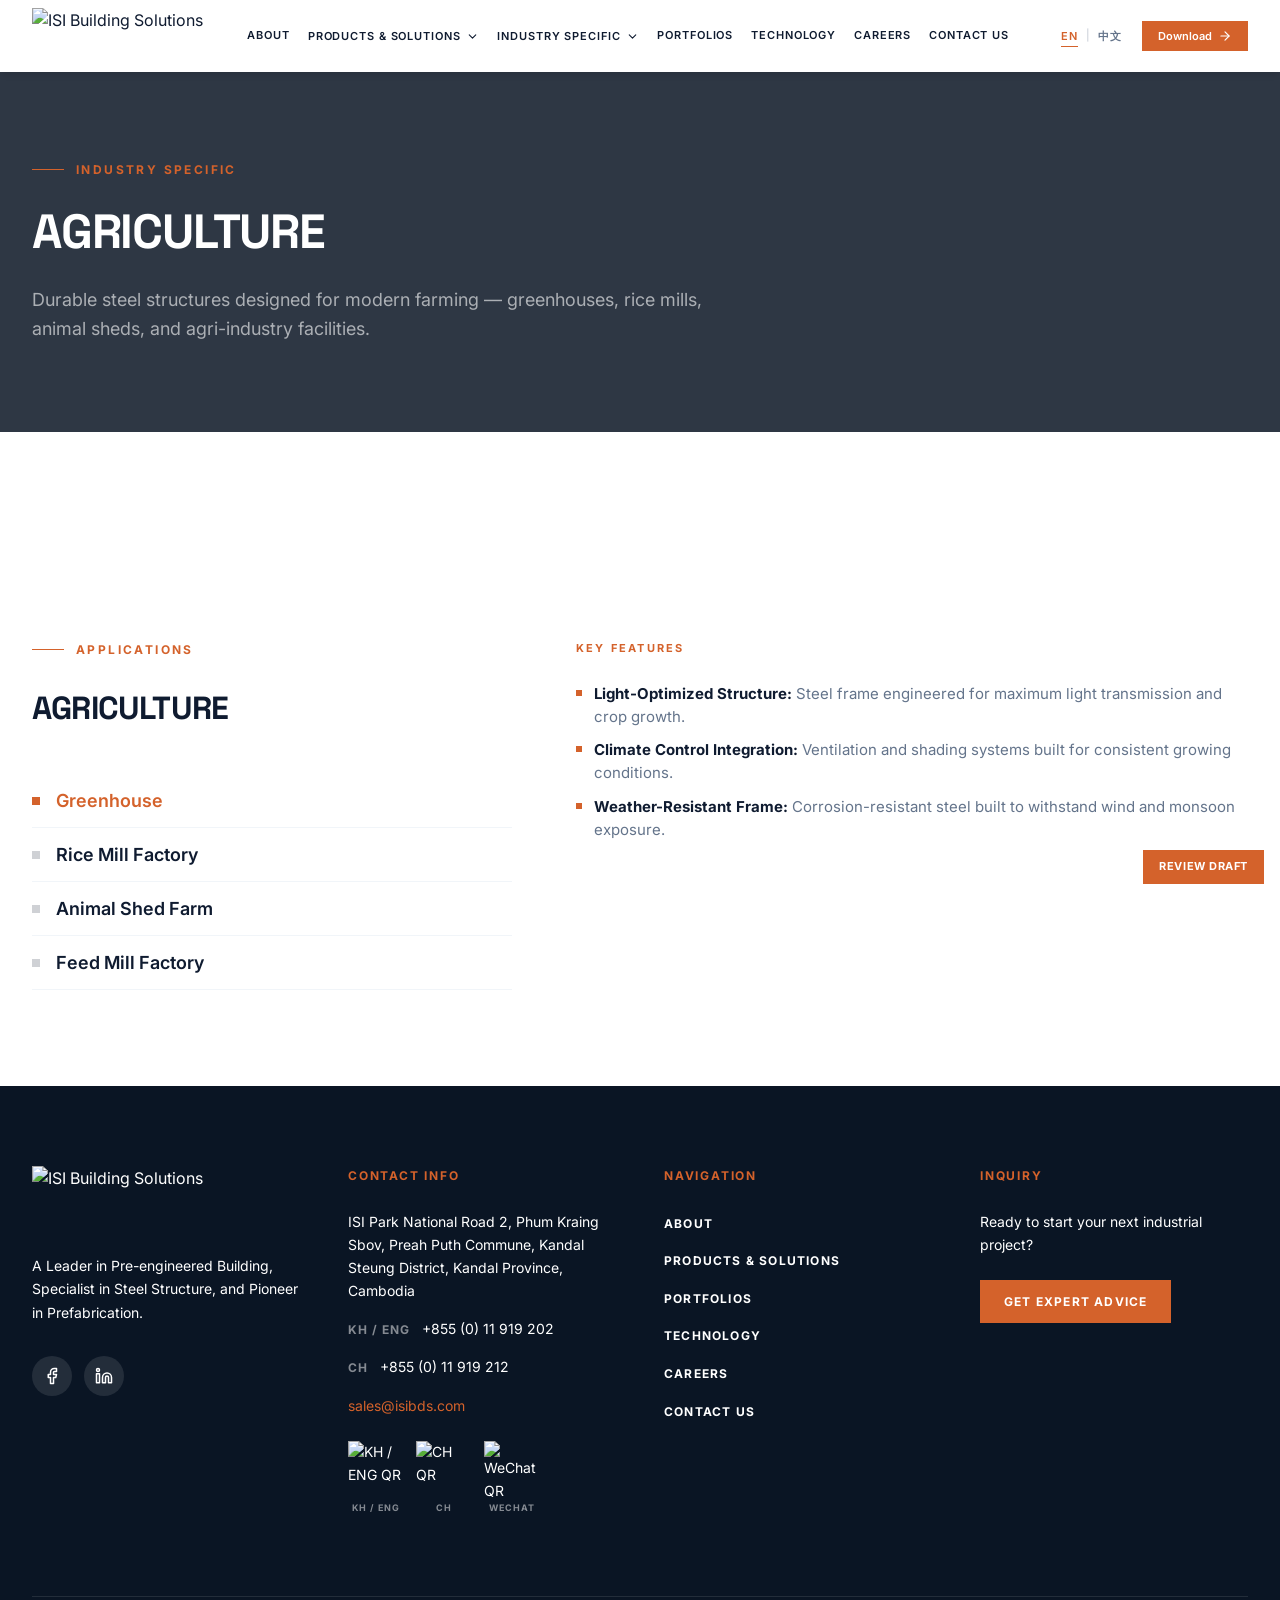
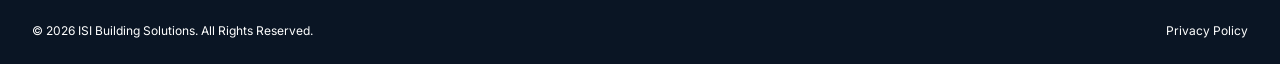
==== industry-agriculture.html @ e019d0f2 "Add 5 industry sub-pages matching real layout: app selector + key features panel + projects gallery" ====
<!DOCTYPE html><html lang="en"><head><meta charset="UTF-8"/><meta name="viewport" content="width=device-width, initial-scale=1.0"/>
<title>Agriculture Solutions | ISI Building Solutions</title><link href="https://fonts.googleapis.com/css2?family=Space+Grotesk:wght@400;500;600;700&family=Inter:wght@400;500;600;700&display=swap" rel="stylesheet"/><link rel="stylesheet" href="pages.css"/><link rel="stylesheet" href="ind.css"/></head><body>
<div class="edit-badge">REVIEW DRAFT</div>
<nav><div class="container"><div class="nav-row">
<a class="nav-logo" href="index.html"><img src="https://storage.koompi.cloud/org_6969b022790a1dffd30229c1/isi-bds/images/isibds-logo.png" alt="ISI Building Solutions"/></a>
<div class="nav-links">
<a href="index.html#about">About</a>
<div class="dd"><button>Products &amp; Solutions <svg width="13" height="13" viewBox="0 0 24 24" fill="none" stroke="currentColor" stroke-width="2" stroke-linecap="round" stroke-linejoin="round"><path d="m6 9 6 6 6-6"/></svg></button><div class="dd-menu"><div class="dd-inner"><a class="dd-item" href="products-solutions.html#isi-peb-pre-engineered-buildings"><div class="dd-head"><div class="dd-icon"><svg width="16" height="16" viewBox="0 0 24 24" fill="none" stroke="currentColor" stroke-width="2" stroke-linecap="round" stroke-linejoin="round"><path d="M12 16h.01"/><path d="M16 16h.01"/><path d="M3 19a2 2 0 0 0 2 2h14a2 2 0 0 0 2-2V8.5a.5.5 0 0 0-.769-.422l-4.462 2.844A.5.5 0 0 1 15 10.5v-2a.5.5 0 0 0-.769-.422L9.77 10.922A.5.5 0 0 1 9 10.5V5a2 2 0 0 0-2-2H5a2 2 0 0 0-2 2z"/><path d="M8 16h.01"/></svg></div><div class="t">ISI PEB</div></div><div class="d">Complete pre-engineered building systems for industrial and commercial applications.</div><span class="more">Learn More <svg width="12" height="12" viewBox="0 0 24 24" fill="none" stroke="currentColor" stroke-width="2" stroke-linecap="round" stroke-linejoin="round"><path d="M5 12h14"/><path d="m12 5 7 7-7 7"/></svg></span></a><a class="dd-item" href="products-solutions.html#heavy-steel-structures"><div class="dd-head"><div class="dd-icon"><svg width="16" height="16" viewBox="0 0 24 24" fill="none" stroke="currentColor" stroke-width="2" stroke-linecap="round" stroke-linejoin="round"><path d="M10 12h4"/><path d="M10 8h4"/><path d="M14 21v-3a2 2 0 0 0-4 0v3"/><path d="M6 10H4a2 2 0 0 0-2 2v7a2 2 0 0 0 2 2h16a2 2 0 0 0 2-2V9a2 2 0 0 0-2-2h-2"/><path d="M6 21V5a2 2 0 0 1 2-2h8a2 2 0 0 1 2 2v16"/></svg></div><div class="t">Architectural Steel Structure</div></div><div class="d">Specialized steel structural systems for office buildings, malls, and mixed-use developments.</div><span class="more">Learn More <svg width="12" height="12" viewBox="0 0 24 24" fill="none" stroke="currentColor" stroke-width="2" stroke-linecap="round" stroke-linejoin="round"><path d="M5 12h14"/><path d="m12 5 7 7-7 7"/></svg></span></a><a class="dd-item" href="products-solutions.html#isi-truss"><div class="dd-head"><div class="dd-icon"><svg width="16" height="16" viewBox="0 0 24 24" fill="none" stroke="currentColor" stroke-width="2" stroke-linecap="round" stroke-linejoin="round"><path d="m12 3 9 8H3z"/><path d="M12 11v10"/></svg></div><div class="t">ISI TRUSS</div></div><div class="d">Comprehensive roofing systems for durability and high performance in tropical climates.</div><span class="more">Learn More <svg width="12" height="12" viewBox="0 0 24 24" fill="none" stroke="currentColor" stroke-width="2" stroke-linecap="round" stroke-linejoin="round"><path d="M5 12h14"/><path d="m12 5 7 7-7 7"/></svg></span></a><a class="dd-item" href="products-solutions.html#isi-greenhouse"><div class="dd-head"><div class="dd-icon"><svg width="16" height="16" viewBox="0 0 24 24" fill="none" stroke="currentColor" stroke-width="2" stroke-linecap="round" stroke-linejoin="round"><path d="M14 9.536V7a4 4 0 0 1 4-4h1.5a.5.5 0 0 1 .5.5V5a4 4 0 0 1-4 4 4 4 0 0 0-4 4c0 2 1 3 1 5a5 5 0 0 1-1 3"/><path d="M4 9a5 5 0 0 1 8 4 5 5 0 0 1-8-4"/><path d="M5 21h14"/></svg></div><div class="t">ISI Greenhouse</div></div><div class="d">Pre-engineered structural solutions for modern agriculture and sustainable farming.</div><span class="more">Learn More <svg width="12" height="12" viewBox="0 0 24 24" fill="none" stroke="currentColor" stroke-width="2" stroke-linecap="round" stroke-linejoin="round"><path d="M5 12h14"/><path d="m12 5 7 7-7 7"/></svg></span></a><a class="dd-item" href="products-solutions.html#isi-home"><div class="dd-head"><div class="dd-icon"><svg width="16" height="16" viewBox="0 0 24 24" fill="none" stroke="currentColor" stroke-width="2" stroke-linecap="round" stroke-linejoin="round"><path d="M15 21v-8a1 1 0 0 0-1-1h-4a1 1 0 0 0-1 1v8"/><path d="M3 10a2 2 0 0 1 .709-1.528l7-6a2 2 0 0 1 2.582 0l7 6A2 2 0 0 1 21 10v9a2 2 0 0 1-2 2H5a2 2 0 0 1-2-2z"/></svg></div><div class="t">ISI Home</div></div><div class="d">Innovative housing blending Khmer aesthetics with modern steel engineering.</div><span class="more">Learn More <svg width="12" height="12" viewBox="0 0 24 24" fill="none" stroke="currentColor" stroke-width="2" stroke-linecap="round" stroke-linejoin="round"><path d="M5 12h14"/><path d="m12 5 7 7-7 7"/></svg></span></a></div></div></div>
<div class="dd"><button>Industry Specific <svg width="13" height="13" viewBox="0 0 24 24" fill="none" stroke="currentColor" stroke-width="2" stroke-linecap="round" stroke-linejoin="round"><path d="m6 9 6 6 6-6"/></svg></button><div class="dd-menu"><div class="dd-inner"><a class="dd-item" href="industry-manufacturing.html"><div class="dd-head"><div class="dd-icon"><svg width="16" height="16" viewBox="0 0 24 24" fill="none" stroke="currentColor" stroke-width="2" stroke-linecap="round" stroke-linejoin="round"><path d="M12 16h.01"/><path d="M16 16h.01"/><path d="M3 19a2 2 0 0 0 2 2h14a2 2 0 0 0 2-2V8.5a.5.5 0 0 0-.769-.422l-4.462 2.844A.5.5 0 0 1 15 10.5v-2a.5.5 0 0 0-.769-.422L9.77 10.922A.5.5 0 0 1 9 10.5V5a2 2 0 0 0-2-2H5a2 2 0 0 0-2 2z"/><path d="M8 16h.01"/></svg></div><div class="t">Manufacturing</div></div><div class="d">Garment, Textile, Automotive, and Electronic factory solutions.</div><span class="more">Learn More <svg width="12" height="12" viewBox="0 0 24 24" fill="none" stroke="currentColor" stroke-width="2" stroke-linecap="round" stroke-linejoin="round"><path d="M5 12h14"/><path d="m12 5 7 7-7 7"/></svg></span></a><a class="dd-item" href="industry-specific.html"><div class="dd-head"><div class="dd-icon"><svg width="16" height="16" viewBox="0 0 24 24" fill="none" stroke="currentColor" stroke-width="2" stroke-linecap="round" stroke-linejoin="round"><path d="M8 2h8l-1 9H9z"/><path d="M12 11v11"/><path d="M8 22h8"/></svg></div><div class="t">Food &amp; Beverage</div></div><div class="d">Brewery, Beverage, and Food processing facility systems.</div><span class="more">Learn More <svg width="12" height="12" viewBox="0 0 24 24" fill="none" stroke="currentColor" stroke-width="2" stroke-linecap="round" stroke-linejoin="round"><path d="M5 12h14"/><path d="m12 5 7 7-7 7"/></svg></span></a><a class="dd-item" href="industry-specific.html"><div class="dd-head"><div class="dd-icon"><svg width="16" height="16" viewBox="0 0 24 24" fill="none" stroke="currentColor" stroke-width="2" stroke-linecap="round" stroke-linejoin="round"><path d="M10 17h4V5H2v12h3"/><path d="M20 17h2v-3.34a4 4 0 0 0-1.17-2.83L19 9h-5v8h1"/><circle cx="7.5" cy="17.5" r="2.5"/><circle cx="17.5" cy="17.5" r="2.5"/></svg></div><div class="t">Logistics</div></div><div class="d">Distribution centers, Warehouses, and Cold storage solutions.</div><span class="more">Learn More <svg width="12" height="12" viewBox="0 0 24 24" fill="none" stroke="currentColor" stroke-width="2" stroke-linecap="round" stroke-linejoin="round"><path d="M5 12h14"/><path d="m12 5 7 7-7 7"/></svg></span></a><a class="dd-item" href="industry-specific.html"><div class="dd-head"><div class="dd-icon"><svg width="16" height="16" viewBox="0 0 24 24" fill="none" stroke="currentColor" stroke-width="2" stroke-linecap="round" stroke-linejoin="round"><path d="M14 9.536V7a4 4 0 0 1 4-4h1.5a.5.5 0 0 1 .5.5V5a4 4 0 0 1-4 4 4 4 0 0 0-4 4c0 2 1 3 1 5a5 5 0 0 1-1 3"/><path d="M4 9a5 5 0 0 1 8 4 5 5 0 0 1-8-4"/><path d="M5 21h14"/></svg></div><div class="t">Agriculture</div></div><div class="d">Greenhouse, Rice mills, and Agri-industry building systems.</div><span class="more">Learn More <svg width="12" height="12" viewBox="0 0 24 24" fill="none" stroke="currentColor" stroke-width="2" stroke-linecap="round" stroke-linejoin="round"><path d="M5 12h14"/><path d="m12 5 7 7-7 7"/></svg></span></a><a class="dd-item" href="industry-specific.html"><div class="dd-head"><div class="dd-icon"><svg width="16" height="16" viewBox="0 0 24 24" fill="none" stroke="currentColor" stroke-width="2" stroke-linecap="round" stroke-linejoin="round"><path d="M15 21v-8a1 1 0 0 0-1-1h-4a1 1 0 0 0-1 1v8"/><path d="M3 10a2 2 0 0 1 .709-1.528l7-6a2 2 0 0 1 2.582 0l7 6A2 2 0 0 1 21 10v9a2 2 0 0 1-2 2H5a2 2 0 0 1-2-2z"/></svg></div><div class="t">Residential</div></div><div class="d">Steel roofing, cladding, and modern housing solutions.</div><span class="more">Learn More <svg width="12" height="12" viewBox="0 0 24 24" fill="none" stroke="currentColor" stroke-width="2" stroke-linecap="round" stroke-linejoin="round"><path d="M5 12h14"/><path d="m12 5 7 7-7 7"/></svg></span></a></div></div></div>
<a href="index.html#projects">Portfolios</a>
<a href="index.html#tech">Technology</a>
<a href="index.html#careers">Careers</a>
<a href="index.html#contact">Contact Us</a>
</div>
<div class="nav-right"><div class="lang"><button class="on">EN</button><span class="sep">|</span><button class="off">中文</button></div>
<button class="btn-dl">Download <svg width="14" height="14" viewBox="0 0 24 24" fill="none" stroke="currentColor" stroke-width="2" stroke-linecap="round" stroke-linejoin="round"><path d="M5 12h14"/><path d="m12 5 7 7-7 7"/></svg></button></div>
</div></div></nav>
<main>
<section class="ind-hero-sec"><div class="ind-hero">
<div class="ind-hero-img" style="background-image:url('https://storage.koompi.cloud/org_6969b022790a1dffd30229c1/isi-bds/Greenhouse/20250521_GREENHOUSE-3.jpg')"></div>
<div class="ind-hero-ov"></div>
<div class="ind-hero-in"><div class="container">
<div class="app-eyebrow"><div class="bar"></div><span>Industry Specific</span></div>
<h1>Agriculture</h1>
<p>Durable steel structures designed for modern farming — greenhouses, rice mills, animal sheds, and agri-industry facilities.</p>
</div></div>
</div></section>

<section class="ind-body"><div class="container"><div class="ind-grid">
<div><div class="app-eyebrow"><div class="bar"></div><span>Applications</span></div>
<h2 class="app-h2">Agriculture</h2>
<ul class="app-list"><li class="app-item"><button class="app-btn active" onclick="selectApp(this,'greenhouse')"><span class="app-dot"></span><span>Greenhouse</span></button></li><li class="app-item"><button class="app-btn " onclick="selectApp(this,'rice-mill-factory')"><span class="app-dot"></span><span>Rice Mill Factory</span></button></li><li class="app-item"><button class="app-btn " onclick="selectApp(this,'animal-shed-farm')"><span class="app-dot"></span><span>Animal Shed Farm</span></button></li><li class="app-item"><button class="app-btn " onclick="selectApp(this,'feed-mill-factory')"><span class="app-dot"></span><span>Feed Mill Factory</span></button></li></ul></div>
<div><div class="feat-panel" id="feat-greenhouse"><div class="feat-eyebrow">Key Features</div><ul class="feat-list"><li class="feat-item"><span class="dot"></span><span><span class="title">Light-Optimized Structure: </span><span class="body">Steel frame engineered for maximum light transmission and crop growth.</span></span></li><li class="feat-item"><span class="dot"></span><span><span class="title">Climate Control Integration: </span><span class="body">Ventilation and shading systems built for consistent growing conditions.</span></span></li><li class="feat-item"><span class="dot"></span><span><span class="title">Weather-Resistant Frame: </span><span class="body">Corrosion-resistant steel built to withstand wind and monsoon exposure.</span></span></li></ul></div><div class="feat-panel" id="feat-rice-mill-factory"><div class="feat-eyebrow">Key Features</div><ul class="feat-list"><li class="feat-item"><span class="dot"></span><span><span class="title">Dust & Husk Ventilation: </span><span class="body">Engineered extraction that manages rice husk and grain dust.</span></span></li><li class="feat-item"><span class="dot"></span><span><span class="title">Reinforced Flooring: </span><span class="body">Heavy-load slabs built for milling equipment and grain storage.</span></span></li><li class="feat-item"><span class="dot"></span><span><span class="title">Silo-Ready Structure: </span><span class="body">Structural design that integrates grain storage silos on site.</span></span></li></ul></div><div class="feat-panel" id="feat-animal-shed-farm"><div class="feat-eyebrow">Key Features</div><ul class="feat-list"><li class="feat-item"><span class="dot"></span><span><span class="title">Natural Ventilation Design: </span><span class="body">Open-sided structures engineered for airflow and animal comfort.</span></span></li><li class="feat-item"><span class="dot"></span><span><span class="title">Weather-Resistant Roofing: </span><span class="body">Steel roofing built to handle heavy rain and heat exposure.</span></span></li><li class="feat-item"><span class="dot"></span><span><span class="title">Wash-Down Flooring: </span><span class="body">Sloped, durable flooring built for daily sanitation and waste management.</span></span></li></ul></div><div class="feat-panel" id="feat-feed-mill-factory"><div class="feat-eyebrow">Key Features</div><ul class="feat-list"><li class="feat-item"><span class="dot"></span><span><span class="title">High-Bay Clearance: </span><span class="body">Extra ceiling height for mixing and pelletizing equipment.</span></span></li><li class="feat-item"><span class="dot"></span><span><span class="title">Reinforced Flooring: </span><span class="body">Heavy-load slabs built for continuous feed processing.</span></span></li><li class="feat-item"><span class="dot"></span><span><span class="title">Dust & Fire Safety: </span><span class="body">Combined ventilation and fire protection for combustible grain dust.</span></span></li></ul></div></div>
</div></div></section>


</main>
<footer><div class="container">
<div class="f-top">
<div><img class="f-logo" src="https://isibds.koompi.cloud/white.png" alt="ISI Building Solutions"/>
<p class="f-tag">A Leader in Pre-engineered Building, Specialist in Steel Structure, and Pioneer in Prefabrication.</p>
<div class="f-social">
<a href="https://www.facebook.com/isibds" target="_blank"><svg width="18" height="18" viewBox="0 0 24 24" fill="none" stroke="currentColor" stroke-width="2" stroke-linecap="round" stroke-linejoin="round"><path d="M18 2h-3a5 5 0 0 0-5 5v3H7v4h3v8h4v-8h3l1-4h-4V7a1 1 0 0 1 1-1h3z"/></svg></a>
<a href="https://www.linkedin.com/company/67989697/" target="_blank"><svg width="18" height="18" viewBox="0 0 24 24" fill="none" stroke="currentColor" stroke-width="2" stroke-linecap="round" stroke-linejoin="round"><path d="M16 8a6 6 0 0 1 6 6v7h-4v-7a2 2 0 0 0-2-2 2 2 0 0 0-2 2v7h-4v-7a6 6 0 0 1 6-6z"/><rect width="4" height="12" x="2" y="9"/><circle cx="4" cy="4" r="2"/></svg></a>
</div></div>
<div><h4 class="f-h">Contact Info</h4><div class="f-contact">
<p style="line-height:1.65">ISI Park National Road 2, Phum Kraing Sbov, Preah Puth Commune, Kandal Steung District, Kandal Province, Cambodia</p>
<a href="tel:+85511919202"><span class="tag">KH / ENG</span>+855 (0) 11 919 202</a>
<a href="tel:+85511919212"><span class="tag">CH</span>+855 (0) 11 919 212</a>
<a class="f-mail" href="mailto:sales@isibds.com">sales@isibds.com</a>
<div class="f-qr">
<div><img src="https://isibds.koompi.cloud/images/kh-en-qr.png" alt="KH / ENG QR"/><span>KH / ENG</span></div>
<div><img src="https://isibds.koompi.cloud/images/ch-qr.png" alt="CH QR"/><span>CH</span></div>
<div><img src="https://isibds.koompi.cloud/wechat-contact-bds.png" alt="WeChat QR"/><span>WeChat</span></div>
</div></div></div>
<div><h4 class="f-h">Navigation</h4><ul class="f-nav">
<li><a href="index.html#about">About</a></li><li><a href="products-solutions.html">Products &amp; Solutions</a></li>
<li><a href="index.html#projects">Portfolios</a></li><li><a href="index.html#tech">Technology</a></li>
<li><a href="index.html#careers">Careers</a></li><li><a href="index.html#contact">Contact Us</a></li></ul></div>
<div class="f-inq"><h4 class="f-h">Inquiry</h4><p>Ready to start your next industrial project?</p>
<a class="btn-d" href="mailto:sales@isibds.com">Get Expert Advice</a></div>
</div>
<div class="f-bot"><p>© 2026 ISI Building Solutions. All Rights Reserved.</p><p>Privacy Policy</p></div>
</div></footer>

<script>
function selectApp(btn,id){
  document.querySelectorAll('.app-btn').forEach(b=>{b.classList.remove('active');b.querySelector('.app-dot').style.background='rgba(15,27,48,.2)';});
  btn.classList.add('active');btn.querySelector('.app-dot').style.background='var(--accent)';
  document.querySelectorAll('.feat-panel').forEach(p=>p.style.display='none');
  var el=document.getElementById('feat-'+id);if(el)el.style.display='block';
}
document.addEventListener('DOMContentLoaded',function(){
  document.querySelectorAll('.feat-panel').forEach((p,i)=>{p.style.display=i===0?'block':'none';});
});
</script>
</body></html>
---- pages.css ----
*,*::before,*::after{box-sizing:border-box;margin:0;padding:0}
:root{--primary:#0F1B30;--primary-dark:#0A1524;--accent:#D4622B;--accent-dark:#B54F1F;--steel:#64748B;--slate-200:#E2E8F0;
--f:'Inter',sans-serif;--f-head:'Space Grotesk','Inter',sans-serif}
html{scroll-behavior:smooth}
body{font-family:var(--f);background:#fff;color:var(--primary);line-height:1.6;display:flex;flex-direction:column;min-height:100vh}
.container{max-width:1536px;margin:0 auto;padding:0 16px;width:100%}
@media(min-width:1024px){.container{padding:0 32px}}
img{display:block;max-width:100%}
a{text-decoration:none;color:inherit}
/* NAV */
nav{position:fixed;top:0;width:100%;z-index:50;background:#fff;box-shadow:0 4px 6px -1px rgba(0,0,0,.1)}
.nav-row{display:flex;justify-content:space-between;align-items:center;height:72px}
.nav-logo img{height:56px}
.nav-links{display:flex;align-items:center;gap:2px}
.nav-links a,.nav-links button{padding:8px;font-size:11px;font-weight:600;letter-spacing:.08em;text-transform:uppercase;color:var(--primary);background:none;border:none;cursor:pointer;font-family:var(--f);display:inline-flex;align-items:center;gap:6px;transition:color .2s}
.nav-links a:hover,.nav-links button:hover{color:var(--accent)}
.nav-right{display:flex;align-items:center;gap:12px}
.lang{display:flex;align-items:center}
.lang button{font-size:11px;font-weight:600;letter-spacing:.08em;text-transform:uppercase;padding:4px 8px;background:none;border:none;cursor:pointer;font-family:var(--f);position:relative}
.lang .on{color:var(--accent)}.lang .on::after{content:'';position:absolute;bottom:0;left:8px;right:8px;height:1px;background:var(--accent)}
.lang .off{color:var(--steel)}.lang .sep{color:rgba(100,116,139,.4);font-size:11px}
.btn-dl{display:inline-flex;align-items:center;gap:6px;font-size:11px;font-weight:600;padding:8px 16px;background:var(--accent);color:#fff;border:none;cursor:pointer;font-family:var(--f)}
.btn-dl:hover{background:var(--accent-dark)}
@media(max-width:1023px){.nav-links,.lang,.btn-dl{display:none}.nav-row{height:64px}.nav-logo img{height:48px}}
/* PAGE HERO */
.phero{position:relative;padding:180px 0 112px;background:var(--primary-dark);overflow:hidden}
.phero .gridbg{position:absolute;inset:0;pointer-events:none;background-image:linear-gradient(rgba(255,255,255,.04) 1px,transparent 1px),linear-gradient(90deg,rgba(255,255,255,.04) 1px,transparent 1px);background-size:64px 64px}
.lbar{position:absolute;left:0;top:0;bottom:0;width:4px;background:rgba(212,98,43,.2)}
.lbar-top{position:absolute;left:0;top:0;height:160px;width:4px;background:var(--accent)}
.phero .container{position:relative;z-index:10}
.eyebrow{display:flex;align-items:center;gap:12px;margin-bottom:24px}
.eyebrow .bar{width:32px;height:1px;background:var(--accent)}
.eyebrow span{color:var(--accent);font-size:12px;font-weight:700;letter-spacing:.2em;text-transform:uppercase}
.phero h1{font-family:var(--f-head);font-size:2.75rem;font-weight:700;color:#fff;line-height:1.15;letter-spacing:-.025em;margin-bottom:20px}
.phero p{font-size:18px;color:rgba(255,255,255,.5);max-width:40rem;line-height:1.65}
@media(max-width:767px){.phero h1{font-size:1.875rem}.phero{padding:140px 0 72px}}
/* PRODUCT BLOCKS */
section{padding:112px 0}
.pblock{border-bottom:1px solid var(--slate-200)}
.pblock:last-of-type{border-bottom:none}
.pb-grid{display:grid;grid-template-columns:repeat(12,1fr);gap:48px;align-items:center}
.pb-img{grid-column:span 6}
.pb-txt{grid-column:span 6}
.pblock:nth-child(even) .pb-img{order:2}
@media(max-width:1023px){.pb-grid{display:block}.pb-img{margin-bottom:32px}}
.pb-img .wrap{position:relative;aspect-ratio:16/10;overflow:hidden}
.pb-img img{width:100%;height:100%;object-fit:cover}
.pb-img .corner{position:absolute;top:-12px;right:-12px;width:80px;height:80px;border-top:2px solid var(--accent);border-right:2px solid var(--accent)}
.pb-num{font-size:11px;font-weight:700;letter-spacing:.25em;color:var(--accent);font-family:monospace;margin-bottom:14px}
.pb-txt h2{font-family:var(--f-head);font-size:2rem;font-weight:700;color:var(--primary);letter-spacing:-.025em;margin-bottom:18px}
.pb-txt>p{color:var(--steel);font-size:15px;line-height:1.75;margin-bottom:28px}
.kf-label{font-size:11px;font-weight:700;letter-spacing:.15em;text-transform:uppercase;color:var(--primary);margin-bottom:16px;padding-bottom:10px;border-bottom:1px solid var(--slate-200)}
.kf{list-style:none;display:grid;gap:10px;margin-bottom:28px}
.kf li{display:flex;gap:12px;align-items:flex-start;font-size:14px;color:var(--steel);line-height:1.6}
.kf li::before{content:'';flex-shrink:0;width:6px;height:6px;background:var(--accent);margin-top:8px}
.btn-a{display:inline-flex;align-items:center;gap:10px;background:var(--accent);color:#fff;font-weight:600;font-size:14px;padding:14px 28px;transition:background .2s}
.btn-a:hover{background:var(--accent-dark)}
.btn-o{display:inline-flex;align-items:center;gap:10px;border:1px solid rgba(255,255,255,.25);color:#fff;font-weight:600;font-size:14px;padding:14px 28px;transition:background .2s}
.btn-o:hover{background:rgba(255,255,255,.06)}
/* INDUSTRY CARDS */
.ind-grid{display:grid;grid-template-columns:repeat(3,1fr);gap:24px}
@media(max-width:1023px){.ind-grid{grid-template-columns:repeat(2,1fr)}}
@media(max-width:639px){.ind-grid{grid-template-columns:1fr}}
.ind-card{border:1px solid var(--slate-200);background:#fff;padding:32px;display:flex;flex-direction:column;transition:border-color .3s,box-shadow .3s}
.ind-card:hover{border-color:rgba(212,98,43,.4);box-shadow:0 10px 15px -3px rgba(0,0,0,.08)}
.ind-icon{width:44px;height:44px;background:rgba(212,98,43,.1);color:var(--accent);display:flex;align-items:center;justify-content:center;margin-bottom:20px}
.ind-card h3{font-family:var(--f-head);font-size:20px;font-weight:700;color:var(--primary);margin-bottom:10px}
.ind-card>p{font-size:14px;color:var(--steel);line-height:1.65;margin-bottom:22px}
.app-label{font-size:10px;font-weight:700;letter-spacing:.18em;text-transform:uppercase;color:var(--accent);margin-bottom:12px}
.apps{list-style:none;display:grid;gap:8px;flex:1;margin-bottom:24px}
.apps li{font-size:13.5px;color:var(--primary);padding-left:16px;position:relative;line-height:1.55}
.apps li::before{content:'';position:absolute;left:0;top:8px;width:5px;height:5px;background:var(--accent)}
.ind-more{font-size:11px;font-weight:700;letter-spacing:.1em;text-transform:uppercase;color:var(--accent);display:inline-flex;align-items:center;gap:8px}
/* DOWNLOADS */
.dl-sec{background:#F6F7F9}
.dl-grid{display:grid;grid-template-columns:repeat(5,1fr);gap:16px;margin-top:40px}
@media(max-width:1279px){.dl-grid{grid-template-columns:repeat(3,1fr)}}
@media(max-width:767px){.dl-grid{grid-template-columns:1fr}}
.dl-item{background:#fff;border:1px solid var(--slate-200);padding:24px;display:flex;flex-direction:column;gap:14px;transition:border-color .2s}
.dl-item:hover{border-color:var(--accent)}
.dl-item .ico{color:var(--accent)}
.dl-item .t{font-size:14px;font-weight:700;color:var(--primary);line-height:1.4;flex:1}
.dl-item .g{font-size:11px;font-weight:700;letter-spacing:.1em;text-transform:uppercase;color:var(--accent);display:inline-flex;align-items:center;gap:6px}
/* SECTION HEADS */
.sec-head{margin-bottom:56px}
.sec-title{font-family:var(--f-head);font-size:2.75rem;font-weight:700;color:var(--primary);line-height:1.15;letter-spacing:-.025em}
.sec-head p{color:var(--steel);font-size:16px;line-height:1.7;margin-top:20px;max-width:42rem}
@media(max-width:767px){.sec-title{font-size:1.875rem}}
/* CTA */
.cta{background:var(--primary-dark);position:relative;overflow:hidden;text-align:center}
.cta .gridbg{position:absolute;inset:0;opacity:.5;background-image:linear-gradient(rgba(255,255,255,.04) 1px,transparent 1px),linear-gradient(90deg,rgba(255,255,255,.04) 1px,transparent 1px);background-size:64px 64px}
.cta .container{position:relative;z-index:10}
.cta .eyebrow{justify-content:center}
.cta h2{font-family:var(--f-head);font-size:2.75rem;font-weight:700;color:#fff;line-height:1.15;letter-spacing:-.025em;margin-bottom:18px}
.cta p{color:rgba(255,255,255,.45);font-size:16px;max-width:34rem;margin:0 auto 36px;line-height:1.7}
.cta-btns{display:flex;gap:14px;justify-content:center;flex-wrap:wrap}
@media(max-width:767px){.cta h2{font-size:1.875rem}}
/* FOOTER */
footer{background:var(--primary-dark);color:#fff;margin-top:auto}
.f-top{padding:80px 0;display:grid;grid-template-columns:repeat(4,1fr);gap:48px}
@media(max-width:1023px){.f-top{grid-template-columns:1fr;gap:40px}}
.f-logo{height:64px;margin-bottom:24px}
.f-tag{font-size:14px;line-height:1.65;margin-bottom:32px;max-width:20rem}
.f-social{display:flex;gap:12px}
.f-social a,.f-social button{width:40px;height:40px;background:rgba(255,255,255,.1);display:flex;align-items:center;justify-content:center;color:#fff;border-radius:9999px;border:none;cursor:pointer;transition:all .2s}
.f-social a:hover,.f-social button:hover{color:var(--accent);background:rgba(255,255,255,.2)}
.f-h{font-size:12px;font-weight:700;letter-spacing:.15em;text-transform:uppercase;color:var(--accent);margin-bottom:24px}
.f-contact{display:flex;flex-direction:column;gap:16px;font-size:14px}
.f-contact a{display:flex;align-items:center;gap:8px}
.f-contact a:hover{color:var(--accent)}
.f-contact .tag{font-size:12px;font-weight:700;letter-spacing:.08em;color:rgba(255,255,255,.5);text-transform:uppercase;margin-right:4px}
.f-mail{color:var(--accent)}
.f-qr{display:flex;gap:12px;padding-top:8px}
.f-qr>div{display:flex;flex-direction:column;align-items:center;gap:4px}
.f-qr img{width:56px;height:56px;object-fit:contain}
.f-qr span{font-size:9px;font-weight:700;letter-spacing:.12em;text-transform:uppercase;color:rgba(255,255,255,.5)}
.f-nav{display:flex;flex-direction:column;gap:12px;list-style:none}
.f-nav a{font-weight:700;font-size:12px;letter-spacing:.1em;text-transform:uppercase}
.f-nav a:hover{color:var(--accent)}
.f-inq p{font-size:14px;line-height:1.65;margin-bottom:24px}
.btn-d{display:inline-flex;align-items:center;gap:8px;background:var(--accent);padding:12px 24px;color:#fff;font-size:12px;font-weight:700;letter-spacing:.1em;text-transform:uppercase}
.f-bot{border-top:1px solid rgba(255,255,255,.1);padding:24px 0;display:flex;justify-content:space-between;align-items:center;gap:16px;font-size:12px}
@media(max-width:639px){.f-bot{flex-direction:column}}
.edit-badge{position:fixed;bottom:16px;right:16px;z-index:9999;background:var(--accent);color:#fff;padding:8px 16px;font-size:11px;font-weight:700;letter-spacing:.05em}

/* ── DROPDOWNS (sub-pages) ── */
.nav-links{align-self:stretch}
.dd{position:static;align-self:stretch;display:flex;align-items:center}
.dd>button{height:100%}
.dd>button svg{transition:transform .2s}
.dd:hover>button{color:var(--accent)}
.dd:hover>button svg{transform:rotate(180deg)}
.dd-menu{position:absolute;top:100%;left:0;right:0;background:#fff;
  box-shadow:0 12px 24px -8px rgba(15,27,48,.12);padding:24px 0;
  opacity:0;visibility:hidden;pointer-events:none;
  transition:opacity .18s ease,visibility 0s linear .25s;z-index:60}
.dd:hover .dd-menu{opacity:1;visibility:visible;pointer-events:auto;
  transition:opacity .18s ease,visibility 0s linear 0s}
.dd-menu:hover{opacity:1;visibility:visible;pointer-events:auto;transition:none}
.dd-inner{max-width:1536px;margin:0 auto;padding:0 16px;display:grid;grid-template-columns:repeat(5,1fr);gap:16px}
@media(min-width:1024px){.dd-inner{padding:0 32px}}
@media(max-width:1279px){.dd-inner{grid-template-columns:repeat(3,1fr)}}
.dd-item{display:flex;flex-direction:column;padding:24px;border:1px solid var(--slate-200);background:#fff;transition:border-color .2s,box-shadow .2s}
.dd-item:hover{border-color:rgba(212,98,43,.4);box-shadow:0 4px 12px -2px rgba(15,27,48,.08)}
.dd-head{display:flex;align-items:center;gap:12px;margin-bottom:14px}
.dd-icon{width:32px;height:32px;flex-shrink:0;background:rgba(212,98,43,.1);display:flex;align-items:center;justify-content:center;color:var(--accent)}
.dd-item .t{font-size:15px;font-weight:700;color:var(--primary);letter-spacing:-.01em;text-transform:none;line-height:1.25}
.dd-item:hover .t{color:var(--accent)}
.dd-item .d{font-size:13px;color:var(--steel);line-height:1.6;font-weight:400;letter-spacing:0;text-transform:none;margin-bottom:18px;flex:1}
.dd-item .more{font-size:11px;font-weight:700;letter-spacing:.08em;text-transform:uppercase;color:var(--accent);display:inline-flex;align-items:center;gap:6px}
---- ind.css ----
/* ── INDUSTRY PAGES ── */
.ind-hero-sec{padding-top:72px}
.ind-hero{position:relative;height:40vh;min-height:300px;overflow:hidden}
.ind-hero-img{position:absolute;inset:0;background-size:cover;background-position:center}
.ind-hero-ov{position:absolute;inset:0;background:rgba(10,21,36,.85)}
.ind-hero-in{position:relative;z-index:10;height:100%;display:flex;align-items:center}
.ind-hero h1{font-family:var(--f-head);font-size:3rem;font-weight:700;color:#fff;line-height:1.2;letter-spacing:-.025em;text-transform:uppercase}
.ind-hero p{color:rgba(255,255,255,.6);font-size:18px;margin-top:24px;max-width:42rem;line-height:1.65}
@media(max-width:767px){.ind-hero h1{font-size:2rem}.ind-hero p{font-size:15px}}

/* App + features layout */
.ind-body{padding:96px 0;background:#fff}
.ind-grid{display:grid;grid-template-columns:5fr 7fr;gap:64px;align-items:start}
@media(max-width:1023px){.ind-grid{display:block}}

/* Left: app list */
.app-eyebrow{display:flex;align-items:center;gap:12px;margin-bottom:24px}
.app-eyebrow .bar{width:32px;height:1px;background:var(--accent)}
.app-eyebrow span{color:var(--accent);font-size:12px;font-weight:700;letter-spacing:.2em;text-transform:uppercase}
.app-h2{font-family:var(--f-head);font-size:2rem;font-weight:700;color:var(--primary);letter-spacing:-.025em;text-transform:uppercase;margin-bottom:40px}
.app-list{list-style:none}
.app-item{border-bottom:1px solid #F1F5F9}
.app-btn{width:100%;display:flex;align-items:center;gap:16px;padding:16px 0;cursor:pointer;background:none;border:none;font-family:var(--f);text-align:left;transition:color .2s;color:var(--primary);font-size:18px;font-weight:600}
.app-btn:hover{color:var(--accent)}
.app-btn.active{color:var(--accent)}
.app-dot{width:8px;height:8px;flex-shrink:0;transition:background .2s;background:rgba(15,27,48,.2)}
.app-btn.active .app-dot{background:var(--accent)}

/* Right: features panel */
.feat-panel{position:sticky;top:96px}
.feat-eyebrow{color:var(--accent);font-size:11px;font-weight:700;letter-spacing:.2em;text-transform:uppercase;margin-bottom:24px}
.feat-list{list-style:none;display:flex;flex-direction:column;gap:10px;margin-bottom:32px}
.feat-item{display:flex;align-items:flex-start;gap:12px;font-size:15px;line-height:1.55}
.feat-item .dot{width:6px;height:6px;background:var(--accent);flex-shrink:0;margin-top:8px}
.feat-item .title{font-weight:700;color:var(--primary)}
.feat-item .body{color:var(--steel)}
.feat-photos{display:grid;grid-template-columns:1fr 1fr;gap:12px}
.feat-photos img{width:100%;aspect-ratio:4/3;object-fit:cover}
@media(max-width:1023px){.feat-panel{position:static;margin-top:40px}}

/* Projects gallery */
.ind-projects{padding:96px 0;background:#F8F9FA}
.ind-proj-head{margin-bottom:48px}
.ind-proj-h2{font-family:var(--f-head);font-size:2rem;font-weight:700;color:var(--primary);letter-spacing:-.025em;text-transform:uppercase}
.proj-grid{display:grid;grid-template-columns:repeat(4,1fr);gap:16px}
@media(max-width:1023px){.proj-grid{grid-template-columns:repeat(2,1fr)}}
@media(max-width:639px){.proj-grid{grid-template-columns:1fr}}
.proj-card{position:relative;overflow:hidden;cursor:pointer}
.proj-card .ar{aspect-ratio:4/3}
.proj-card img{width:100%;height:100%;object-fit:cover;transition:transform .5s}
.proj-card:hover img{transform:scale(1.05)}
.proj-cap{position:absolute;inset:0;background:linear-gradient(to top,rgba(10,21,36,.7),transparent);opacity:0;transition:opacity .3s;display:flex;align-items:flex-end;padding:16px}
.proj-card:hover .proj-cap{opacity:1}
.proj-cap span{color:#fff;font-size:14px;font-weight:700}

/* Industry nav tabs (overview page) */
.ind-tabs{display:flex;gap:4px;margin-bottom:48px;flex-wrap:wrap}
.ind-tab{padding:10px 20px;font-size:13px;font-weight:700;letter-spacing:.05em;border:1px solid var(--slate-200);background:#fff;cursor:pointer;transition:all .2s;font-family:var(--f);color:var(--primary)}
.ind-tab:hover,.ind-tab.active{background:var(--accent);color:#fff;border-color:var(--accent)}
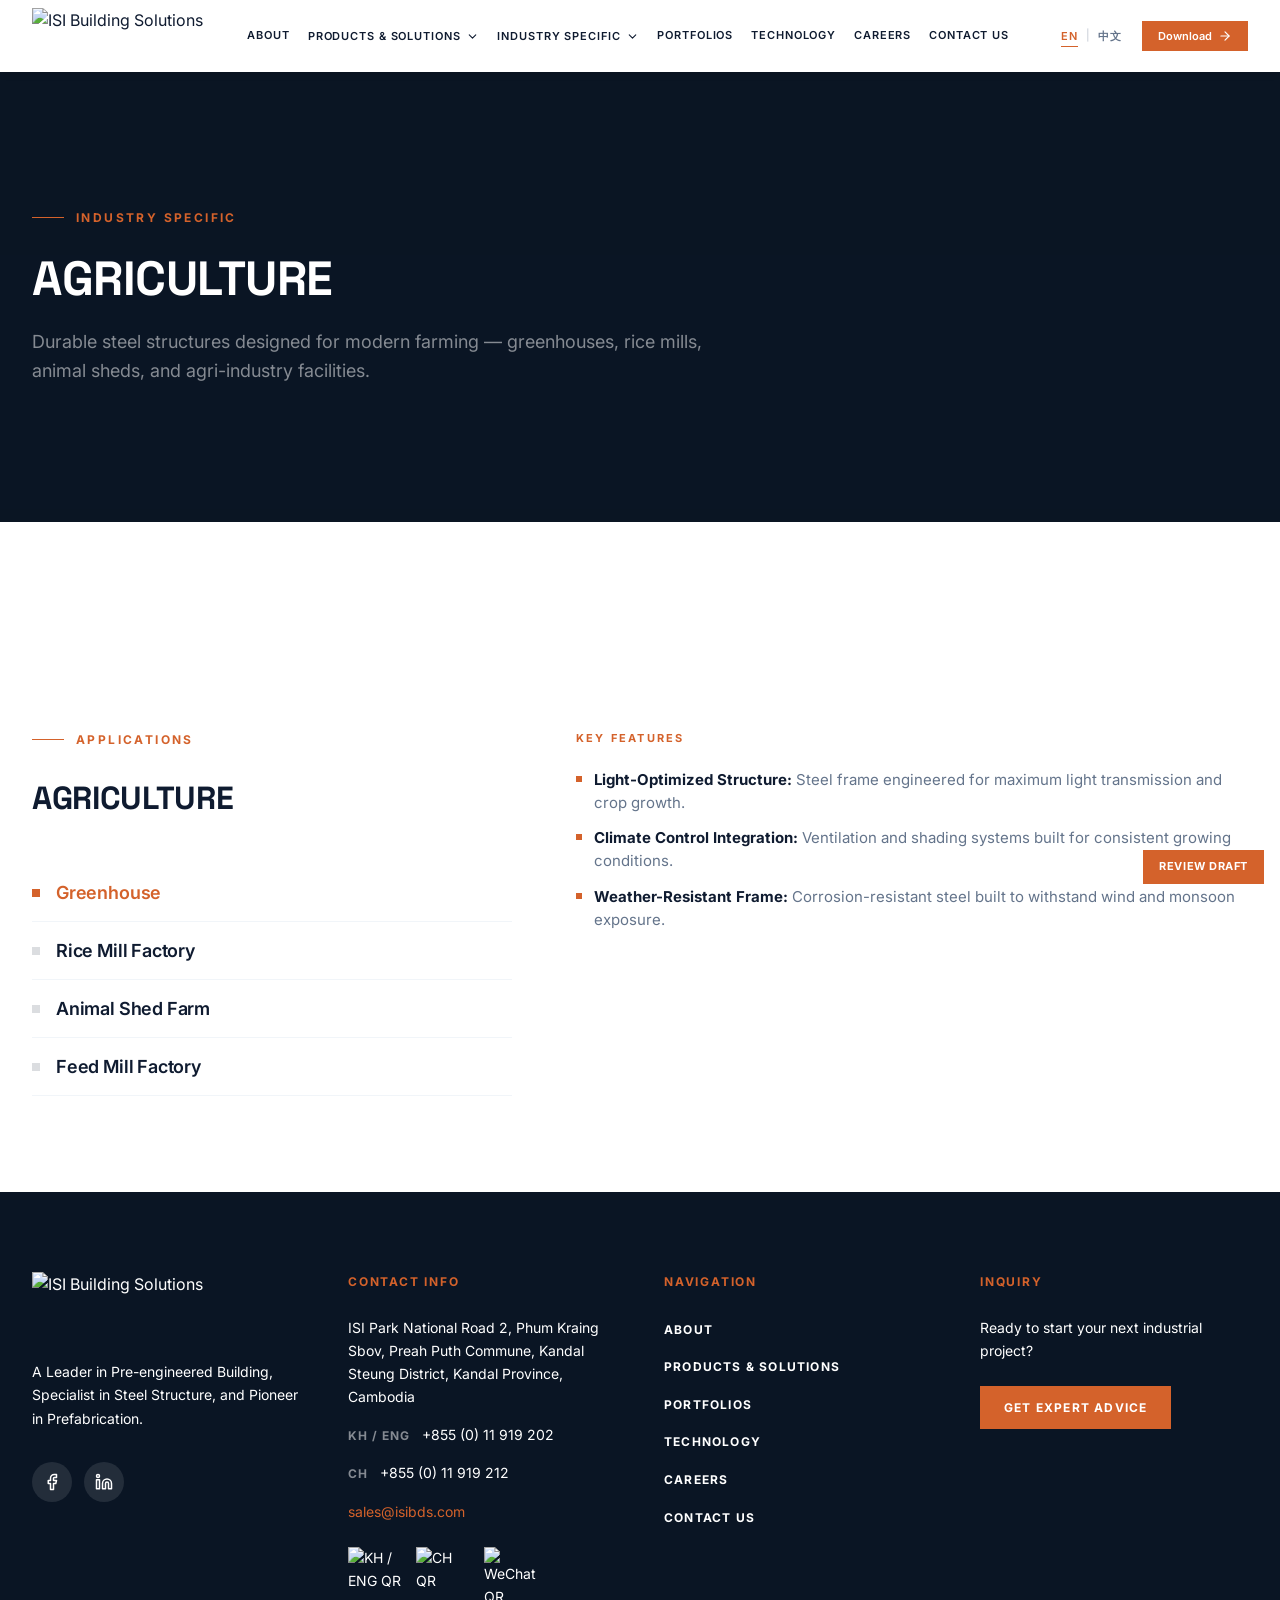
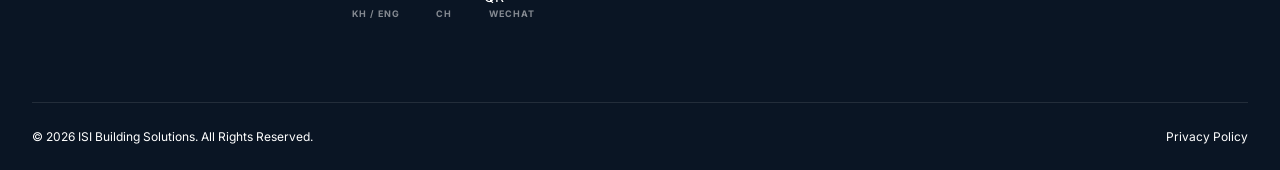
==== commit eee9aff4: "Switch dropdowns to JS click-toggle - closes on item click, outside click, and navigation" ====
--- a/industry-agriculture.html
+++ b/industry-agriculture.html
@@ -74,4 +74,32 @@
   document.querySelectorAll('.feat-panel').forEach((p,i)=>{p.style.display=i===0?'block':'none';});
 });
 </script>
+
+
+<script>
+// JS click-toggle dropdowns — closes on outside click, item click, or nav
+(function(){
+  document.querySelectorAll('.dd>button').forEach(function(btn){
+    btn.addEventListener('click',function(e){
+      e.stopPropagation();
+      var menu=btn.nextElementSibling;
+      var isOpen=menu.classList.contains('open');
+      // close all
+      document.querySelectorAll('.dd-menu').forEach(function(m){m.classList.remove('open');});
+      document.querySelectorAll('.dd>button').forEach(function(b){b.classList.remove('open');});
+      if(!isOpen){menu.classList.add('open');btn.classList.add('open');}
+    });
+  });
+  document.querySelectorAll('.dd-item').forEach(function(item){
+    item.addEventListener('click',function(){
+      document.querySelectorAll('.dd-menu').forEach(function(m){m.classList.remove('open');});
+      document.querySelectorAll('.dd>button').forEach(function(b){b.classList.remove('open');});
+    });
+  });
+  document.addEventListener('click',function(){
+    document.querySelectorAll('.dd-menu').forEach(function(m){m.classList.remove('open');});
+    document.querySelectorAll('.dd>button').forEach(function(b){b.classList.remove('open');});
+  });
+})();
+</script>
 </body></html>
--- a/ind.css
+++ b/ind.css
@@ -1,11 +1,13 @@
 /* ── INDUSTRY PAGES ── */
 .ind-hero-sec{padding-top:72px}
-.ind-hero{position:relative;height:40vh;min-height:300px;overflow:hidden}
+.ind-hero{position:relative;min-height:50vh;display:flex;align-items:center;overflow:hidden;background:var(--primary-dark)}
 .ind-hero-img{position:absolute;inset:0;background-size:cover;background-position:center}
-.ind-hero-ov{position:absolute;inset:0;background:rgba(10,21,36,.85)}
-.ind-hero-in{position:relative;z-index:10;height:100%;display:flex;align-items:center}
-.ind-hero h1{font-family:var(--f-head);font-size:3rem;font-weight:700;color:#fff;line-height:1.2;letter-spacing:-.025em;text-transform:uppercase}
-.ind-hero p{color:rgba(255,255,255,.6);font-size:18px;margin-top:24px;max-width:42rem;line-height:1.65}
+.ind-hero-ov{position:absolute;inset:0;background:rgba(10,21,36,.82)}
+.ind-hero .gridbg{display:none}
+.ind-hero .lbar,.ind-hero .lbar-top{display:none}
+.ind-hero-in{position:relative;z-index:10;width:100%;padding:64px 0}
+.ind-hero h1{font-family:var(--f-head);font-size:3rem;font-weight:700;color:#fff;line-height:1.15;letter-spacing:-.01em;margin-bottom:20px;text-transform:uppercase}
+.ind-hero p{color:rgba(255,255,255,.5);font-size:18px;max-width:42rem;line-height:1.65}
 @media(max-width:767px){.ind-hero h1{font-size:2rem}.ind-hero p{font-size:15px}}
 
 /* App + features layout */
@@ -13,35 +15,34 @@
 .ind-grid{display:grid;grid-template-columns:5fr 7fr;gap:64px;align-items:start}
 @media(max-width:1023px){.ind-grid{display:block}}
 
-/* Left: app list */
 .app-eyebrow{display:flex;align-items:center;gap:12px;margin-bottom:24px}
 .app-eyebrow .bar{width:32px;height:1px;background:var(--accent)}
 .app-eyebrow span{color:var(--accent);font-size:12px;font-weight:700;letter-spacing:.2em;text-transform:uppercase}
-.app-h2{font-family:var(--f-head);font-size:2rem;font-weight:700;color:var(--primary);letter-spacing:-.025em;text-transform:uppercase;margin-bottom:40px}
+.app-h2{font-family:var(--f-head);font-size:2rem;font-weight:700;color:var(--primary);letter-spacing:-.01em;margin-bottom:40px;text-transform:uppercase}
 .app-list{list-style:none}
 .app-item{border-bottom:1px solid #F1F5F9}
-.app-btn{width:100%;display:flex;align-items:center;gap:16px;padding:16px 0;cursor:pointer;background:none;border:none;font-family:var(--f);text-align:left;transition:color .2s;color:var(--primary);font-size:18px;font-weight:600}
-.app-btn:hover{color:var(--accent)}
-.app-btn.active{color:var(--accent)}
-.app-dot{width:8px;height:8px;flex-shrink:0;transition:background .2s;background:rgba(15,27,48,.2)}
-.app-btn.active .app-dot{background:var(--accent)}
+.app-btn{width:100%;display:flex;align-items:center;gap:16px;padding:18px 0;cursor:pointer;background:none;border:none;font-family:var(--f);text-align:left;transition:color .2s;color:var(--primary);font-size:18px;font-weight:600;letter-spacing:-.01em}
+.app-btn:hover,.app-btn.active{color:var(--accent)}
+.app-dot{width:8px;height:8px;flex-shrink:0;background:rgba(15,27,48,.15);transition:background .2s}
+.app-btn.active .app-dot,.app-btn:hover .app-dot{background:var(--accent)}
 
-/* Right: features panel */
+/* Feature panel */
 .feat-panel{position:sticky;top:96px}
-.feat-eyebrow{color:var(--accent);font-size:11px;font-weight:700;letter-spacing:.2em;text-transform:uppercase;margin-bottom:24px}
-.feat-list{list-style:none;display:flex;flex-direction:column;gap:10px;margin-bottom:32px}
+.feat-eyebrow{color:var(--accent);font-size:11px;font-weight:700;letter-spacing:.2em;text-transform:uppercase;margin-bottom:20px}
+.feat-list{list-style:none;display:flex;flex-direction:column;gap:12px;margin-bottom:32px}
 .feat-item{display:flex;align-items:flex-start;gap:12px;font-size:15px;line-height:1.55}
 .feat-item .dot{width:6px;height:6px;background:var(--accent);flex-shrink:0;margin-top:8px}
 .feat-item .title{font-weight:700;color:var(--primary)}
 .feat-item .body{color:var(--steel)}
-.feat-photos{display:grid;grid-template-columns:1fr 1fr;gap:12px}
+.feat-photos{display:grid;grid-template-columns:1fr 1fr;gap:12px;margin-top:4px}
 .feat-photos img{width:100%;aspect-ratio:4/3;object-fit:cover}
+.feat-photos img:last-child:nth-child(odd){grid-column:1/-1}
 @media(max-width:1023px){.feat-panel{position:static;margin-top:40px}}
 
-/* Projects gallery */
+/* Projects */
 .ind-projects{padding:96px 0;background:#F8F9FA}
 .ind-proj-head{margin-bottom:48px}
-.ind-proj-h2{font-family:var(--f-head);font-size:2rem;font-weight:700;color:var(--primary);letter-spacing:-.025em;text-transform:uppercase}
+.ind-proj-h2{font-family:var(--f-head);font-size:2rem;font-weight:700;color:var(--primary);letter-spacing:-.01em;text-transform:uppercase}
 .proj-grid{display:grid;grid-template-columns:repeat(4,1fr);gap:16px}
 @media(max-width:1023px){.proj-grid{grid-template-columns:repeat(2,1fr)}}
 @media(max-width:639px){.proj-grid{grid-template-columns:1fr}}
@@ -49,11 +50,5 @@
 .proj-card .ar{aspect-ratio:4/3}
 .proj-card img{width:100%;height:100%;object-fit:cover;transition:transform .5s}
 .proj-card:hover img{transform:scale(1.05)}
-.proj-cap{position:absolute;inset:0;background:linear-gradient(to top,rgba(10,21,36,.7),transparent);opacity:0;transition:opacity .3s;display:flex;align-items:flex-end;padding:16px}
-.proj-card:hover .proj-cap{opacity:1}
+.proj-cap{position:absolute;inset:0;background:linear-gradient(to top,rgba(10,21,36,.7),transparent);display:flex;align-items:flex-end;padding:16px}
 .proj-cap span{color:#fff;font-size:14px;font-weight:700}
-
-/* Industry nav tabs (overview page) */
-.ind-tabs{display:flex;gap:4px;margin-bottom:48px;flex-wrap:wrap}
-.ind-tab{padding:10px 20px;font-size:13px;font-weight:700;letter-spacing:.05em;border:1px solid var(--slate-200);background:#fff;cursor:pointer;transition:all .2s;font-family:var(--f);color:var(--primary)}
-.ind-tab:hover,.ind-tab.active{background:var(--accent);color:#fff;border-color:var(--accent)}
